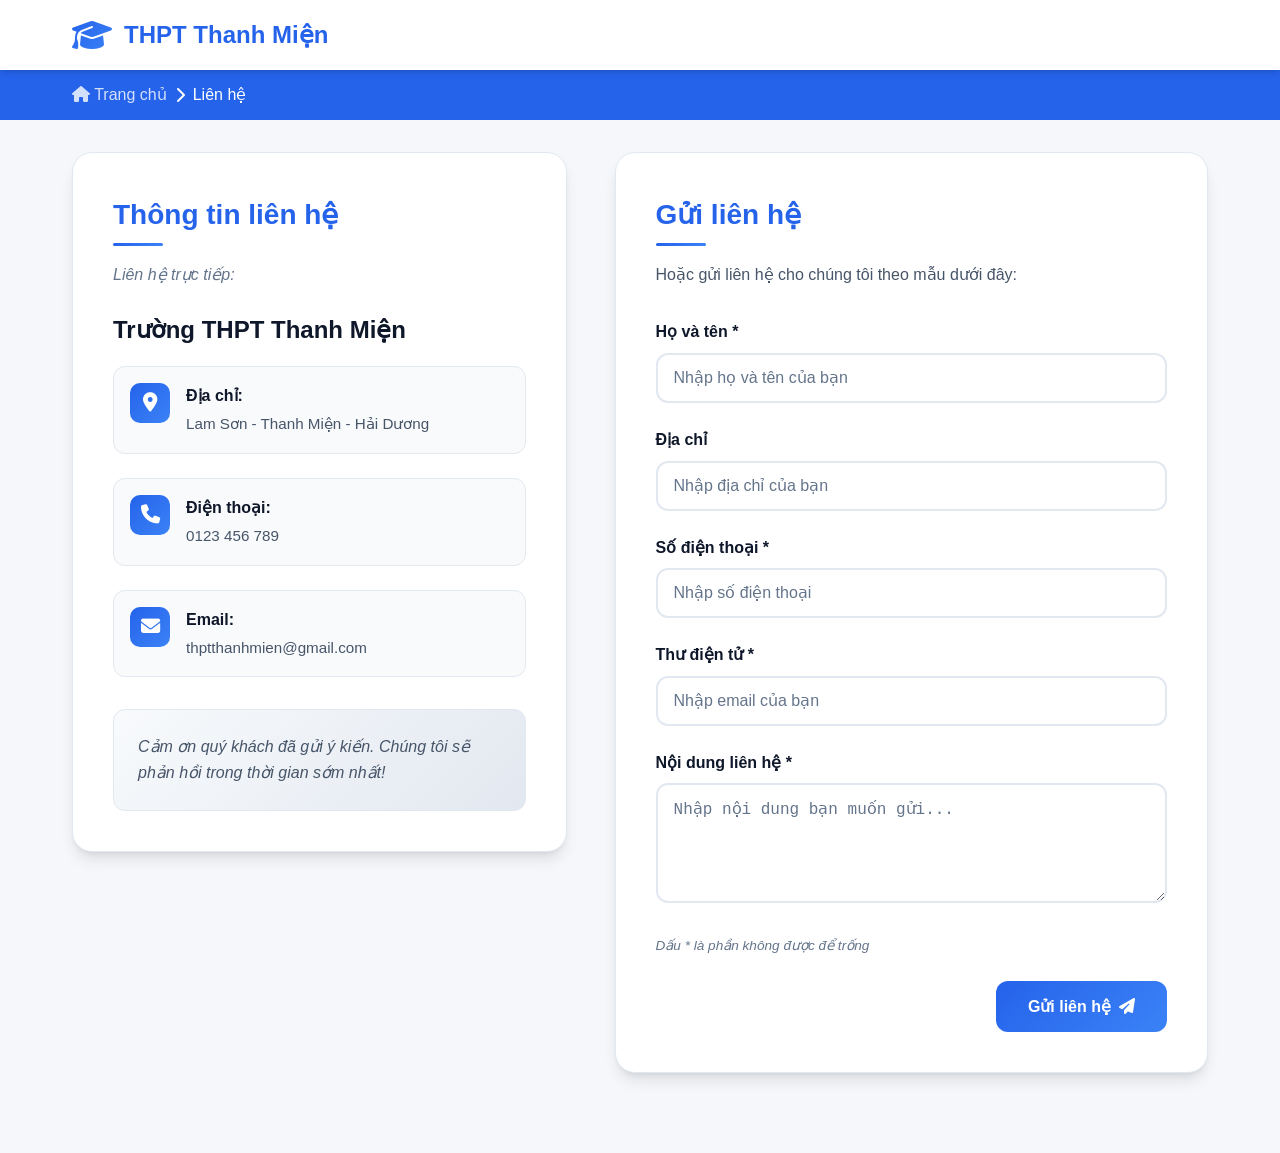
==== contact.html @ 090980ad "added ui/ux" ====
<!DOCTYPE html>
<html lang="vi">
<head>
    <meta charset="UTF-8">
    <meta name="viewport" content="width=device-width, initial-scale=1.0">
    <title>Liên hệ - THPT Thanh Miện</title>
    <link href="https://cdnjs.cloudflare.com/ajax/libs/font-awesome/6.4.0/css/all.min.css" 
    <link href="https://fonts.googleapis.com/css2?family=Inter:wght@300;400;500;600;700;800&display=swap" rel="stylesheet">
    <style>
        :root {
            --primary-color: #2563eb;
            --secondary-color: #1e40af;
            --accent-color: #3b82f6;
            --success-color: #10b981;
            --warning-color: #f59e0b;
            --danger-color: #ef4444;
            --dark-color: #0f172a;
            --light-color: #f8fafc;
            --gray-50: #f9fafb;
            --gray-100: #f3f4f6;
            --gray-200: #e5e7eb;
            --gray-300: #d1d5db;
            --gray-400: #9ca3af;
            --gray-500: #6b7280;
            --gray-600: #4b5563;
            --gray-700: #374151;
            --gray-800: #1f2937;
            --gray-900: #111827;
            --text-primary: #0f172a;
            --text-secondary: #475569;
            --text-muted: #64748b;
            --border-color: #e2e8f0;
            --shadow-sm: 0 1px 2px 0 rgb(0 0 0 / 0.05);
            --shadow: 0 1px 3px 0 rgb(0 0 0 / 0.1), 0 1px 2px -1px rgb(0 0 0 / 0.1);
            --shadow-md: 0 4px 6px -1px rgb(0 0 0 / 0.1), 0 2px 4px -2px rgb(0 0 0 / 0.1);
            --shadow-lg: 0 10px 15px -3px rgb(0 0 0 / 0.1), 0 4px 6px -4px rgb(0 0 0 / 0.1);
            --shadow-xl: 0 20px 25px -5px rgb(0 0 0 / 0.1), 0 8px 10px -6px rgb(0 0 0 / 0.1);
            --gradient-primary: linear-gradient(135deg, #667eea 0%, #764ba2 100%);
            --gradient-accent: linear-gradient(135deg, #2563eb 0%, #3b82f6 100%);
            --gradient-surface: linear-gradient(135deg, #f8fafc 0%, #e2e8f0 100%);
        }

        * {
            margin: 0;
            padding: 0;
            box-sizing: border-box;
        }

        body {
            font-family: 'Inter', -apple-system, BlinkMacSystemFont, 'Segoe UI', Roboto, sans-serif;
            line-height: 1.6;
            color: var(--text-primary);
            background-color: #f5f7fa;
            min-height: 100vh;
        }

        .navbar {
            background: white;
            box-shadow: var(--shadow-md);
            padding: 1rem 0;
            position: sticky;
            top: 0;
            z-index: 1000;
        }

        .nav-container {
            max-width: 1200px;
            margin: 0 auto;
            display: flex;
            justify-content: space-between;
            align-items: center;
            padding: 0 2rem;
        }

        .logo {
            font-size: 1.5rem;
            font-weight: 700;
            color: var(--primary-color);
            display: flex;
            align-items: center;
            gap: 12px;
            text-decoration: none;
        }

        .logo i {
            font-size: 2rem;
            background: var(--gradient-accent);
            -webkit-background-clip: text;
            -webkit-text-fill-color: transparent;
            background-clip: text;
        }

        .breadcrumb {
            background: var(--primary-color);
            color: white;
            padding: 0.75rem 0;
        }

        .breadcrumb-container {
            max-width: 1200px;
            margin: 0 auto;
            padding: 0 2rem;
            display: flex;
            align-items: center;
            gap: 0.5rem;
        }

        .breadcrumb a {
            color: rgba(255, 255, 255, 0.8);
            text-decoration: none;
            transition: color 0.3s ease;
        }

        .breadcrumb a:hover {
            color: white;
        }

        .breadcrumb .current {
            color: white;
            font-weight: 500;
        }

        .container {
            max-width: 1200px;
            margin: 0 auto;
            padding: 2rem;
        }

        .main-content {
            display: grid;
            grid-template-columns: 1fr 1.2fr;
            gap: 3rem;
            margin-bottom: 3rem;
        }

        .info-section {
            background: white;
            border-radius: 20px;
            padding: 2.5rem;
            box-shadow: var(--shadow-lg);
            border: 1px solid var(--border-color);
            height: fit-content;
        }

        .contact-form-section {
            background: white;
            border-radius: 20px;
            padding: 2.5rem;
            box-shadow: var(--shadow-lg);
            border: 1px solid var(--border-color);
        }

        .section-title {
            font-size: 1.75rem;
            font-weight: 700;
            color: var(--primary-color);
            margin-bottom: 1.5rem;
            position: relative;
        }

        .section-title::after {
            content: '';
            position: absolute;
            width: 50px;
            height: 3px;
            background: var(--gradient-accent);
            bottom: -8px;
            left: 0;
            border-radius: 2px;
        }

        .school-info {
            margin-bottom: 2rem;
        }

        .school-name {
            font-size: 1.5rem;
            font-weight: 700;
            color: var(--text-primary);
            margin-bottom: 1rem;
        }

        .info-item {
            display: flex;
            align-items: flex-start;
            gap: 1rem;
            margin-bottom: 1.5rem;
            padding: 1rem;
            background: var(--gray-50);
            border-radius: 12px;
            border: 1px solid var(--border-color);
            transition: all 0.3s ease;
        }

        .info-item:hover {
            background: white;
            box-shadow: var(--shadow-md);
            transform: translateY(-2px);
        }

        .info-icon {
            width: 40px;
            height: 40px;
            border-radius: 10px;
            background: var(--gradient-accent);
            display: flex;
            align-items: center;
            justify-content: center;
            color: white;
            font-size: 1.2rem;
            flex-shrink: 0;
        }

        .info-content {
            flex: 1;
        }

        .info-label {
            font-weight: 600;
            color: var(--text-primary);
            margin-bottom: 0.25rem;
        }

        .info-value {
            color: var(--text-secondary);
            font-size: 0.95rem;
        }

        .thank-you-message {
            background: var(--gradient-surface);
            padding: 1.5rem;
            border-radius: 12px;
            border: 1px solid var(--border-color);
            font-style: italic;
            color: var(--text-secondary);
            margin-top: 2rem;
        }

        .form-group {
            margin-bottom: 1.5rem;
        }

        .form-label {
            display: block;
            margin-bottom: 0.5rem;
            font-weight: 600;
            color: var(--text-primary);
        }

        .form-control {
            width: 100%;
            padding: 0.875rem 1rem;
            border: 2px solid var(--border-color);
            border-radius: 12px;
            font-size: 1rem;
            transition: all 0.3s ease;
            background: white;
        }

        .form-control:focus {
            outline: none;
            border-color: var(--primary-color);
            box-shadow: 0 0 0 3px rgba(37, 99, 235, 0.1);
        }

        .form-control::placeholder {
            color: var(--text-muted);
        }

        textarea.form-control {
            min-height: 120px;
            resize: vertical;
        }

        .required-note {
            font-size: 0.85rem;
            color: var(--text-muted);
            margin-bottom: 1.5rem;
            font-style: italic;
        }

        .submit-btn {
            background: var(--gradient-accent);
            color: white;
            border: none;
            padding: 1rem 2rem;
            border-radius: 12px;
            font-size: 1rem;
            font-weight: 600;
            cursor: pointer;
            transition: all 0.3s ease;
            display: flex;
            align-items: center;
            gap: 0.5rem;
            margin-left: auto;
        }

        .submit-btn:hover {
            transform: translateY(-2px);
            box-shadow: var(--shadow-xl);
        }

        .submit-btn:active {
            transform: translateY(0);
        }

        @media (max-width: 768px) {
            .container {
                padding: 1rem;
            }

            .main-content {
                grid-template-columns: 1fr;
                gap: 2rem;
            }

            .info-section, .contact-form-section {
                padding: 2rem 1.5rem;
            }

            .breadcrumb-container {
                padding: 0 1rem;
            }
        }

        .fade-in {
            opacity: 0;
            transform: translateY(30px);
            transition: all 0.8s cubic-bezier(0.4, 0, 0.2, 1);
        }

        .fade-in.visible {
            opacity: 1;
            transform: translateY(0);
        }

        .success-message {
            background: var(--success-color);
            color: white;
            padding: 1rem;
            border-radius: 12px;
            margin-bottom: 1.5rem;
            display: none;
        }

        .success-message.show {
            display: block;
            animation: slideIn 0.5s ease;
        }

        @keyframes slideIn {
            from {
                opacity: 0;
                transform: translateY(-20px);
            }
            to {
                opacity: 1;
                transform: translateY(0);
            }
        }
    </style>
</head>
<body>
    <nav class="navbar">
        <div class="nav-container">
            <a href="#" class="logo">
                <i class="fas fa-graduation-cap"></i>
                THPT Thanh Miện
            </a>
        </div>
    </nav>

    <div class="breadcrumb">
        <div class="breadcrumb-container">
            <a href="index.html" onclick="window.close()"><i class="fas fa-home"></i> Trang chủ</a>
            <i class="fas fa-chevron-right"></i>
            <span class="current">Liên hệ</span>
        </div>
    </div>

    <div class="container">
        <div class="main-content">
            <div class="info-section fade-in">
                <h2 class="section-title">Thông tin liên hệ</h2>
                <div class="school-info">
                    <p style="font-style: italic; color: var(--text-muted); margin-bottom: 1.5rem;">Liên hệ trực tiếp:</p>
                    <h3 class="school-name">Trường THPT Thanh Miện</h3>
                    
                    <div class="info-item">
                        <div class="info-icon">
                            <i class="fas fa-map-marker-alt"></i>
                        </div>
                        <div class="info-content">
                            <div class="info-label">Địa chỉ:</div>
                            <div class="info-value">Lam Sơn - Thanh Miện - Hải Dương</div>
                        </div>
                    </div>

                    <div class="info-item">
                        <div class="info-icon">
                            <i class="fas fa-phone"></i>
                        </div>
                        <div class="info-content">
                            <div class="info-label">Điện thoại:</div>
                            <div class="info-value">0123 456 789</div>
                        </div>
                    </div>

                    <div class="info-item">
                        <div class="info-icon">
                            <i class="fas fa-envelope"></i>
                        </div>
                        <div class="info-content">
                            <div class="info-label">Email:</div>
                            <div class="info-value">thptthanhmien@gmail.com</div>
                        </div>
                    </div>
                </div>

                <div class="thank-you-message">
                    Cảm ơn quý khách đã gửi ý kiến. Chúng tôi sẽ phản hồi trong thời gian sớm nhất!
                </div>
            </div>

            <div class="contact-form-section fade-in">
                <h2 class="section-title">Gửi liên hệ</h2>
                <p style="color: var(--text-secondary); margin-bottom: 2rem;">
                    Hoặc gửi liên hệ cho chúng tôi theo mẫu dưới đây:
                </p>

                <div class="success-message" id="successMessage">
                    <i class="fas fa-check-circle"></i>
                    Cảm ơn bạn đã gửi liên hệ! Chúng tôi sẽ phản hồi sớm nhất có thể.
                </div>

                <form id="contactForm">
                    <div class="form-group">
                        <label for="name" class="form-label">Họ và tên *</label>
                        <input type="text" id="name" name="name" class="form-control" placeholder="Nhập họ và tên của bạn" required>
                    </div>

                    <div class="form-group">
                        <label for="address" class="form-label">Địa chỉ</label>
                        <input type="text" id="address" name="address" class="form-control" placeholder="Nhập địa chỉ của bạn">
                    </div>

                    <div class="form-group">
                        <label for="phone" class="form-label">Số điện thoại *</label>
                        <input type="tel" id="phone" name="phone" class="form-control" placeholder="Nhập số điện thoại" required>
                    </div>

                    <div class="form-group">
                        <label for="email" class="form-label">Thư điện tử *</label>
                        <input type="email" id="email" name="email" class="form-control" placeholder="Nhập email của bạn" required>
                    </div>

                    <div class="form-group">
                        <label for="message" class="form-label">Nội dung liên hệ *</label>
                        <textarea id="message" name="message" class="form-control" placeholder="Nhập nội dung bạn muốn gửi..." required></textarea>
                    </div>

                    <div class="required-note">
                        Dấu * là phần không được để trống
                    </div>

                    <button type="submit" class="submit-btn">
                        <span>Gửi liên hệ</span>
                        <i class="fas fa-paper-plane"></i>
                    </button>
                </form>
            </div>
        </div>
    </div>

    <script>
        // Animation on scroll
        const observer = new IntersectionObserver((entries) => {
            entries.forEach(entry => {
                if (entry.isIntersecting) {
                    entry.target.classList.add('visible');
                }
            });
        }, { threshold: 0.1 });

        document.querySelectorAll('.fade-in').forEach((el) => {
            observer.observe(el);
        });

        // Form submission
        document.getElementById('contactForm').addEventListener('submit', function(e) {
            e.preventDefault();
            
            const successMessage = document.getElementById('successMessage');
            const form = this;
            
            // Show success message
            successMessage.classList.add('show');
            
            // Reset form
            form.reset();
            
            // Hide success message after 5 seconds
            setTimeout(() => {
                successMessage.classList.remove('show');
            }, 5000);
        });

        // Phone number validation
        document.getElementById('phone').addEventListener('input', function(e) {
            let value = e.target.value;
            value = value.replace(/\D/g, '');
            e.target.value = value;
        });
    </script>
</body>
</html>
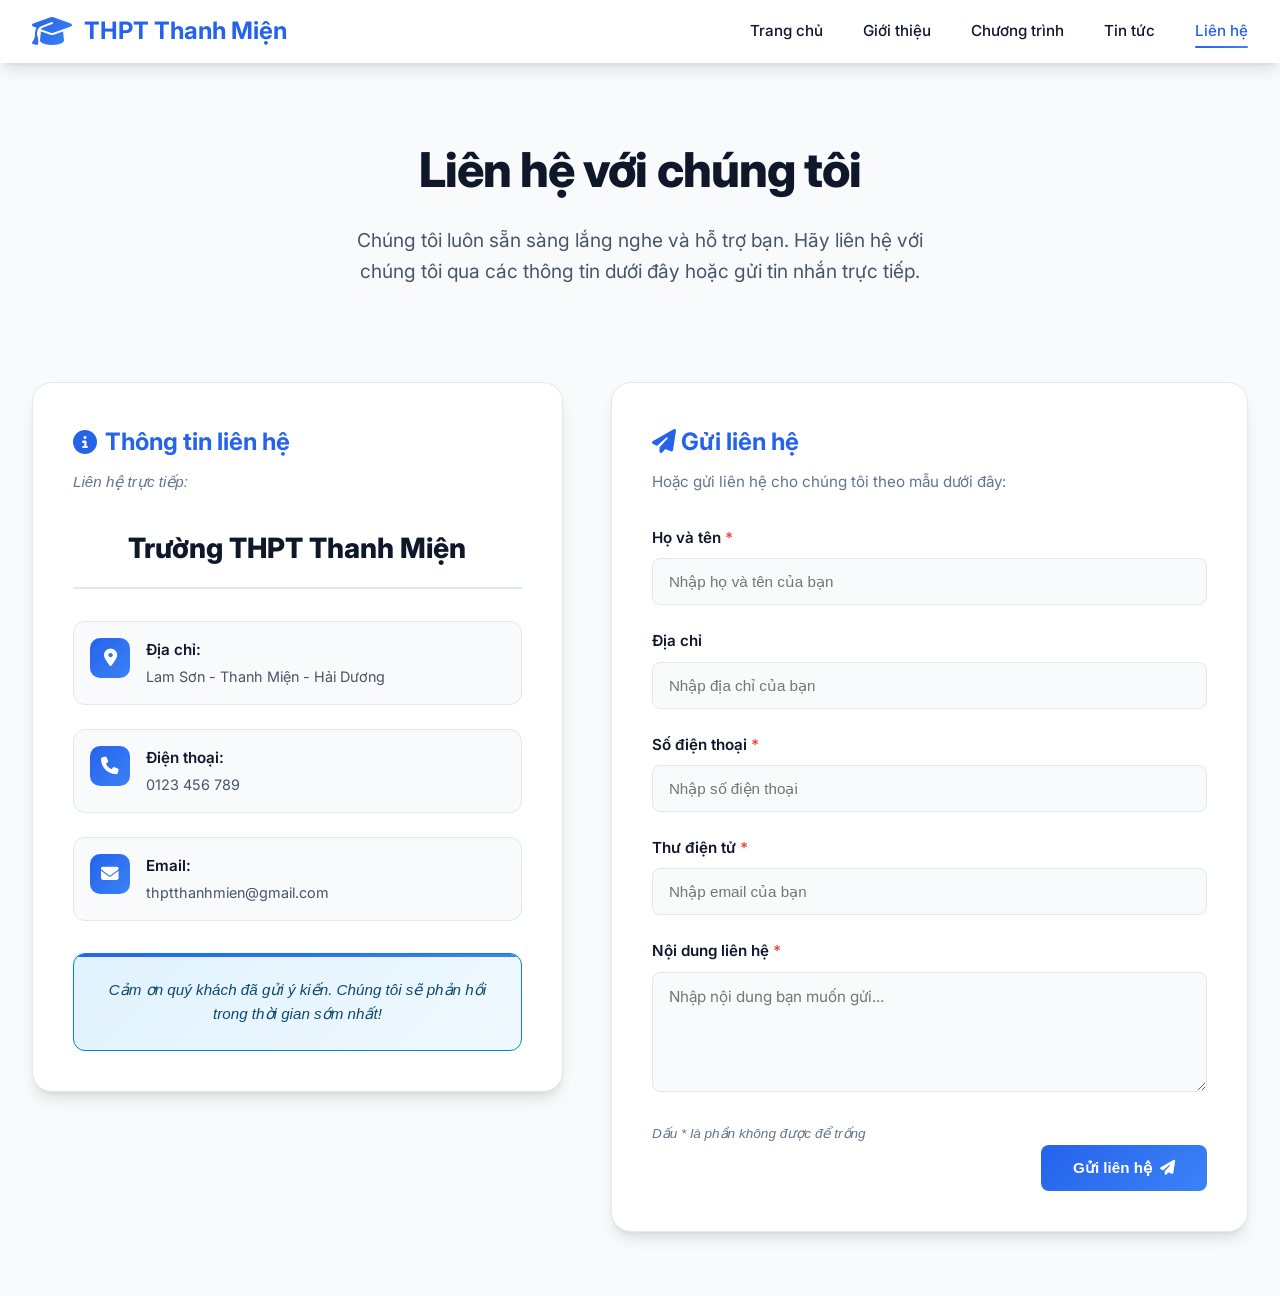
==== commit 4a323851: "ui/ux updated ae minh cu the thoi hehehe" ====
--- a/contact.html
+++ b/contact.html
@@ -4,7 +4,7 @@
     <meta charset="UTF-8">
     <meta name="viewport" content="width=device-width, initial-scale=1.0">
     <title>Liên hệ - THPT Thanh Miện</title>
-    <link href="https://cdnjs.cloudflare.com/ajax/libs/font-awesome/6.4.0/css/all.min.css" 
+    <link href="https://cdnjs.cloudflare.com/ajax/libs/font-awesome/6.4.0/css/all.min.css" rel="stylesheet">
     <link href="https://fonts.googleapis.com/css2?family=Inter:wght@300;400;500;600;700;800&display=swap" rel="stylesheet">
     <style>
         :root {
@@ -50,21 +50,25 @@
             font-family: 'Inter', -apple-system, BlinkMacSystemFont, 'Segoe UI', Roboto, sans-serif;
             line-height: 1.6;
             color: var(--text-primary);
-            background-color: #f5f7fa;
-            min-height: 100vh;
+            background-color: var(--gray-50);
+            scroll-behavior: smooth;
         }
 
         .navbar {
-            background: white;
-            box-shadow: var(--shadow-md);
-            padding: 1rem 0;
-            position: sticky;
+            position: fixed;
             top: 0;
+            width: 100%;
+            background: rgba(255, 255, 255, 0.95);
+            backdrop-filter: blur(20px);
+            -webkit-backdrop-filter: blur(20px);
             z-index: 1000;
+            padding: 0.75rem 0;
+            box-shadow: var(--shadow-lg);
+            border-bottom: 1px solid rgba(255, 255, 255, 0.2);
         }
 
         .nav-container {
-            max-width: 1200px;
+            max-width: 1280px;
             margin: 0 auto;
             display: flex;
             justify-content: space-between;
@@ -80,6 +84,7 @@
             align-items: center;
             gap: 12px;
             text-decoration: none;
+            transition: all 0.3s ease;
         }
 
         .logo i {
@@ -90,50 +95,103 @@
             background-clip: text;
         }
 
-        .breadcrumb {
-            background: var(--primary-color);
-            color: white;
-            padding: 0.75rem 0;
-        }
-
-        .breadcrumb-container {
-            max-width: 1200px;
+        .logo:hover {
+            transform: scale(1.05);
+        }
+
+        .nav-menu {
+            display: flex;
+            list-style: none;
+            gap: 2.5rem;
+            align-items: center;
+        }
+
+        .nav-link {
+            text-decoration: none;
+            color: var(--text-primary);
+            font-weight: 500;
+            font-size: 0.95rem;
+            position: relative;
+            padding: 0.5rem 0;
+            transition: all 0.3s cubic-bezier(0.4, 0, 0.2, 1);
+        }
+
+        .nav-link:hover, .nav-link.active {
+            color: var(--primary-color);
+        }
+
+        .nav-link::before {
+            content: '';
+            position: absolute;
+            width: 0;
+            height: 2px;
+            bottom: 0;
+            left: 50%;
+            background: var(--gradient-accent);
+            transition: all 0.3s cubic-bezier(0.4, 0, 0.2, 1);
+            border-radius: 1px;
+        }
+
+        .nav-link:hover::before, .nav-link.active::before {
+            width: 100%;
+            left: 0;
+        }
+
+        .mobile-menu-btn {
+            display: none;
+            background: none;
+            border: none;
+            font-size: 1.5rem;
+            color: var(--text-primary);
+            cursor: pointer;
+            padding: 0.5rem;
+            border-radius: 8px;
+            transition: background-color 0.3s ease;
+        }
+
+        .mobile-menu-btn:hover {
+            background-color: var(--gray-100);
+        }
+
+        .main-content {
+            padding-top: 100px;
+            min-height: 100vh;
+            max-width: 1280px;
             margin: 0 auto;
-            padding: 0 2rem;
-            display: flex;
-            align-items: center;
-            gap: 0.5rem;
-        }
-
-        .breadcrumb a {
-            color: rgba(255, 255, 255, 0.8);
-            text-decoration: none;
-            transition: color 0.3s ease;
-        }
-
-        .breadcrumb a:hover {
-            color: white;
-        }
-
-        .breadcrumb .current {
-            color: white;
-            font-weight: 500;
-        }
-
-        .container {
-            max-width: 1200px;
+            padding-left: 2rem;
+            padding-right: 2rem;
+            padding-bottom: 4rem;
+        }
+
+        .page-header {
+            text-align: center;
+            margin-bottom: 4rem;
+            padding: 2rem 0;
+        }
+
+        .page-title {
+            font-size: clamp(2rem, 4vw, 3rem);
+            font-weight: 800;
+            color: var(--text-primary);
+            margin-bottom: 1rem;
+            letter-spacing: -0.02em;
+        }
+
+        .page-subtitle {
+            font-size: 1.2rem;
+            color: var(--text-secondary);
+            max-width: 600px;
             margin: 0 auto;
-            padding: 2rem;
-        }
-
-        .main-content {
+        }
+
+        .contact-container {
             display: grid;
             grid-template-columns: 1fr 1.2fr;
             gap: 3rem;
-            margin-bottom: 3rem;
-        }
-
-        .info-section {
+            align-items: flex-start;
+        }
+
+        .contact-info {
             background: white;
             border-radius: 20px;
             padding: 2.5rem;
@@ -142,45 +200,34 @@
             height: fit-content;
         }
 
-        .contact-form-section {
-            background: white;
-            border-radius: 20px;
-            padding: 2.5rem;
-            box-shadow: var(--shadow-lg);
-            border: 1px solid var(--border-color);
-        }
-
-        .section-title {
-            font-size: 1.75rem;
+        .contact-info h3 {
+            font-size: 1.5rem;
             font-weight: 700;
             color: var(--primary-color);
-            margin-bottom: 1.5rem;
-            position: relative;
-        }
-
-        .section-title::after {
-            content: '';
-            position: absolute;
-            width: 50px;
-            height: 3px;
-            background: var(--gradient-accent);
-            bottom: -8px;
-            left: 0;
-            border-radius: 2px;
-        }
-
-        .school-info {
+            margin-bottom: 0.5rem;
+            display: flex;
+            align-items: center;
+            gap: 0.5rem;
+        }
+
+        .contact-info .subtitle {
+            color: var(--text-muted);
+            font-size: 0.95rem;
             margin-bottom: 2rem;
+            font-style: italic;
         }
 
         .school-name {
-            font-size: 1.5rem;
-            font-weight: 700;
+            font-size: 1.75rem;
+            font-weight: 800;
             color: var(--text-primary);
-            margin-bottom: 1rem;
-        }
-
-        .info-item {
+            margin-bottom: 2rem;
+            text-align: center;
+            padding-bottom: 1rem;
+            border-bottom: 2px solid var(--border-color);
+        }
+
+        .contact-item {
             display: flex;
             align-items: flex-start;
             gap: 1rem;
@@ -192,48 +239,89 @@
             transition: all 0.3s ease;
         }
 
-        .info-item:hover {
+        .contact-item:hover {
             background: white;
             box-shadow: var(--shadow-md);
             transform: translateY(-2px);
         }
 
-        .info-icon {
+        .contact-icon {
             width: 40px;
             height: 40px;
+            background: var(--gradient-accent);
             border-radius: 10px;
-            background: var(--gradient-accent);
             display: flex;
             align-items: center;
             justify-content: center;
             color: white;
-            font-size: 1.2rem;
+            font-size: 1.1rem;
             flex-shrink: 0;
         }
 
-        .info-content {
+        .contact-details {
             flex: 1;
         }
 
-        .info-label {
+        .contact-label {
             font-weight: 600;
             color: var(--text-primary);
             margin-bottom: 0.25rem;
-        }
-
-        .info-value {
+            font-size: 0.95rem;
+        }
+
+        .contact-value {
             color: var(--text-secondary);
-            font-size: 0.95rem;
-        }
-
-        .thank-you-message {
-            background: var(--gradient-surface);
+            font-size: 0.9rem;
+            line-height: 1.5;
+        }
+
+        .notice-box {
+            background: linear-gradient(135deg, #e0f2fe 0%, #f0f9ff 100%);
+            border: 1px solid #0284c7;
+            border-radius: 12px;
             padding: 1.5rem;
-            border-radius: 12px;
+            margin-top: 2rem;
+            position: relative;
+            overflow: hidden;
+        }
+
+        .notice-box::before {
+            content: '';
+            position: absolute;
+            top: 0;
+            left: 0;
+            right: 0;
+            height: 3px;
+            background: var(--gradient-accent);
+        }
+
+        .notice-box p {
+            color: #0c4a6e;
+            font-style: italic;
+            margin: 0;
+            text-align: center;
+            font-size: 0.95rem;
+        }
+
+        .contact-form {
+            background: white;
+            border-radius: 20px;
+            padding: 2.5rem;
+            box-shadow: var(--shadow-lg);
             border: 1px solid var(--border-color);
-            font-style: italic;
-            color: var(--text-secondary);
-            margin-top: 2rem;
+        }
+
+        .form-title {
+            font-size: 1.5rem;
+            font-weight: 700;
+            color: var(--primary-color);
+            margin-bottom: 0.5rem;
+        }
+
+        .form-subtitle {
+            color: var(--text-muted);
+            font-size: 0.95rem;
+            margin-bottom: 2rem;
         }
 
         .form-group {
@@ -242,40 +330,43 @@
 
         .form-label {
             display: block;
-            margin-bottom: 0.5rem;
             font-weight: 600;
             color: var(--text-primary);
-        }
-
-        .form-control {
+            margin-bottom: 0.5rem;
+            font-size: 0.95rem;
+        }
+
+        .required {
+            color: var(--danger-color);
+        }
+
+        .form-input, .form-textarea {
             width: 100%;
             padding: 0.875rem 1rem;
-            border: 2px solid var(--border-color);
-            border-radius: 12px;
-            font-size: 1rem;
+            border: 1px solid var(--border-color);
+            border-radius: 8px;
+            font-size: 0.95rem;
             transition: all 0.3s ease;
-            background: white;
-        }
-
-        .form-control:focus {
+            background: var(--gray-50);
+        }
+
+        .form-input:focus, .form-textarea:focus {
             outline: none;
             border-color: var(--primary-color);
             box-shadow: 0 0 0 3px rgba(37, 99, 235, 0.1);
-        }
-
-        .form-control::placeholder {
-            color: var(--text-muted);
-        }
-
-        textarea.form-control {
+            background: white;
+        }
+
+        .form-textarea {
+            resize: vertical;
             min-height: 120px;
-            resize: vertical;
-        }
-
-        .required-note {
+            font-family: inherit;
+        }
+
+        .form-note {
             font-size: 0.85rem;
             color: var(--text-muted);
-            margin-bottom: 1.5rem;
+            margin-top: 0.5rem;
             font-style: italic;
         }
 
@@ -283,9 +374,9 @@
             background: var(--gradient-accent);
             color: white;
             border: none;
-            padding: 1rem 2rem;
-            border-radius: 12px;
-            font-size: 1rem;
+            padding: 0.875rem 2rem;
+            border-radius: 8px;
+            font-size: 0.95rem;
             font-weight: 600;
             cursor: pointer;
             transition: all 0.3s ease;
@@ -297,7 +388,7 @@
 
         .submit-btn:hover {
             transform: translateY(-2px);
-            box-shadow: var(--shadow-xl);
+            box-shadow: var(--shadow-lg);
         }
 
         .submit-btn:active {
@@ -305,27 +396,56 @@
         }
 
         @media (max-width: 768px) {
-            .container {
-                padding: 1rem;
+            .mobile-menu-btn {
+                display: block;
+            }
+
+            .nav-menu {
+                display: none;
+                position: absolute;
+                top: 100%;
+                left: 0;
+                width: 100%;
+                background: white;
+                flex-direction: column;
+                padding: 2rem;
+                box-shadow: var(--shadow-xl);
+                border-radius: 0 0 20px 20px;
+                gap: 1rem;
+            }
+
+            .nav-menu.active {
+                display: flex;
             }
 
             .main-content {
+                padding-left: 1rem;
+                padding-right: 1rem;
+            }
+
+            .contact-container {
                 grid-template-columns: 1fr;
                 gap: 2rem;
             }
 
-            .info-section, .contact-form-section {
+            .contact-info, .contact-form {
                 padding: 2rem 1.5rem;
             }
 
-            .breadcrumb-container {
-                padding: 0 1rem;
+            .contact-item {
+                flex-direction: column;
+                text-align: center;
+                gap: 0.75rem;
+            }
+
+            .contact-icon {
+                align-self: center;
             }
         }
 
         .fade-in {
             opacity: 0;
-            transform: translateY(30px);
+            transform: translateY(40px);
             transition: all 0.8s cubic-bezier(0.4, 0, 0.2, 1);
         }
 
@@ -333,133 +453,114 @@
             opacity: 1;
             transform: translateY(0);
         }
-
-        .success-message {
-            background: var(--success-color);
-            color: white;
-            padding: 1rem;
-            border-radius: 12px;
-            margin-bottom: 1.5rem;
-            display: none;
-        }
-
-        .success-message.show {
-            display: block;
-            animation: slideIn 0.5s ease;
-        }
-
-        @keyframes slideIn {
-            from {
-                opacity: 0;
-                transform: translateY(-20px);
-            }
-            to {
-                opacity: 1;
-                transform: translateY(0);
-            }
-        }
     </style>
+    <link rel="icon" type="image" href="img/logo.png">
 </head>
 <body>
-    <nav class="navbar">
+        <nav class="navbar" id="navbar">
         <div class="nav-container">
-            <a href="#" class="logo">
+            <a href="index.html" class="logo">
                 <i class="fas fa-graduation-cap"></i>
                 THPT Thanh Miện
             </a>
+            <ul class="nav-menu" id="nav-menu">
+                <li><a href="index.html" class="nav-link">Trang chủ</a></li>
+                <li><a href="index.html#about" class="nav-link">Giới thiệu</a></li>
+                <li><a href="index.html#programs" class="nav-link">Chương trình</a></li>
+                <li><a href="news.html" class="nav-link">Tin tức</a></li>
+                <li><a href="contact.html" class="nav-link active">Liên hệ</a></li>
+            </ul>
+            <button class="mobile-menu-btn" id="mobile-menu-btn">
+                <i class="fas fa-bars"></i>
+            </button>
         </div>
     </nav>
 
-    <div class="breadcrumb">
-        <div class="breadcrumb-container">
-            <a href="index.html" onclick="window.close()"><i class="fas fa-home"></i> Trang chủ</a>
-            <i class="fas fa-chevron-right"></i>
-            <span class="current">Liên hệ</span>
+    <main class="main-content">
+        <div class="page-header fade-in">
+            <h1 class="page-title">Liên hệ với chúng tôi</h1>
+            <p class="page-subtitle">Chúng tôi luôn sẵn sàng lắng nghe và hỗ trợ bạn. Hãy liên hệ với chúng tôi qua các thông tin dưới đây hoặc gửi tin nhắn trực tiếp.</p>
         </div>
-    </div>
-
-    <div class="container">
-        <div class="main-content">
-            <div class="info-section fade-in">
-                <h2 class="section-title">Thông tin liên hệ</h2>
-                <div class="school-info">
-                    <p style="font-style: italic; color: var(--text-muted); margin-bottom: 1.5rem;">Liên hệ trực tiếp:</p>
-                    <h3 class="school-name">Trường THPT Thanh Miện</h3>
-                    
-                    <div class="info-item">
-                        <div class="info-icon">
-                            <i class="fas fa-map-marker-alt"></i>
-                        </div>
-                        <div class="info-content">
-                            <div class="info-label">Địa chỉ:</div>
-                            <div class="info-value">Lam Sơn - Thanh Miện - Hải Dương</div>
-                        </div>
-                    </div>
-
-                    <div class="info-item">
-                        <div class="info-icon">
-                            <i class="fas fa-phone"></i>
-                        </div>
-                        <div class="info-content">
-                            <div class="info-label">Điện thoại:</div>
-                            <div class="info-value">0123 456 789</div>
-                        </div>
-                    </div>
-
-                    <div class="info-item">
-                        <div class="info-icon">
-                            <i class="fas fa-envelope"></i>
-                        </div>
-                        <div class="info-content">
-                            <div class="info-label">Email:</div>
-                            <div class="info-value">thptthanhmien@gmail.com</div>
-                        </div>
+
+        <div class="contact-container fade-in">
+            <div class="contact-info">
+                <h3>
+                    <i class="fas fa-info-circle"></i>
+                    Thông tin liên hệ
+                </h3>
+                <p class="subtitle">Liên hệ trực tiếp:</p>
+                
+                <div class="school-name">Trường THPT Thanh Miện</div>
+
+                <div class="contact-item">
+                    <div class="contact-icon">
+                        <i class="fas fa-map-marker-alt"></i>
+                    </div>
+                    <div class="contact-details">
+                        <div class="contact-label">Địa chỉ:</div>
+                        <div class="contact-value">Lam Sơn - Thanh Miện - Hải Dương</div>
                     </div>
                 </div>
 
-                <div class="thank-you-message">
-                    Cảm ơn quý khách đã gửi ý kiến. Chúng tôi sẽ phản hồi trong thời gian sớm nhất!
+                <div class="contact-item">
+                    <div class="contact-icon">
+                        <i class="fas fa-phone"></i>
+                    </div>
+                    <div class="contact-details">
+                        <div class="contact-label">Điện thoại:</div>
+                        <div class="contact-value">0123 456 789</div>
+                    </div>
+                </div>
+
+                <div class="contact-item">
+                    <div class="contact-icon">
+                        <i class="fas fa-envelope"></i>
+                    </div>
+                    <div class="contact-details">
+                        <div class="contact-label">Email:</div>
+                        <div class="contact-value">thptthanhmien@gmail.com</div>
+                    </div>
+                </div>
+
+                <div class="notice-box">
+                    <p>Cảm ơn quý khách đã gửi ý kiến. Chúng tôi sẽ phản hồi trong thời gian sớm nhất!</p>
                 </div>
             </div>
 
-            <div class="contact-form-section fade-in">
-                <h2 class="section-title">Gửi liên hệ</h2>
-                <p style="color: var(--text-secondary); margin-bottom: 2rem;">
-                    Hoặc gửi liên hệ cho chúng tôi theo mẫu dưới đây:
-                </p>
-
-                <div class="success-message" id="successMessage">
-                    <i class="fas fa-check-circle"></i>
-                    Cảm ơn bạn đã gửi liên hệ! Chúng tôi sẽ phản hồi sớm nhất có thể.
-                </div>
+            <div class="contact-form">
+                <h3 class="form-title">
+                    <i class="fas fa-paper-plane"></i>
+                    Gửi liên hệ
+                </h3>
+                <p class="form-subtitle">Hoặc gửi liên hệ cho chúng tôi theo mẫu dưới đây:</p>
 
                 <form id="contactForm">
                     <div class="form-group">
-                        <label for="name" class="form-label">Họ và tên *</label>
-                        <input type="text" id="name" name="name" class="form-control" placeholder="Nhập họ và tên của bạn" required>
+                        <label for="fullName" class="form-label">Họ và tên <span class="required">*</span></label>
+                        <input type="text" id="fullName" name="fullName" class="form-input" placeholder="Nhập họ và tên của bạn" required>
                     </div>
 
                     <div class="form-group">
                         <label for="address" class="form-label">Địa chỉ</label>
-                        <input type="text" id="address" name="address" class="form-control" placeholder="Nhập địa chỉ của bạn">
+                        <input type="text" id="address" name="address" class="form-input" placeholder="Nhập địa chỉ của bạn">
                     </div>
 
                     <div class="form-group">
-                        <label for="phone" class="form-label">Số điện thoại *</label>
-                        <input type="tel" id="phone" name="phone" class="form-control" placeholder="Nhập số điện thoại" required>
+                        <label for="phone" class="form-label">Số điện thoại <span class="required">*</span></label>
+                        <input type="tel" id="phone" name="phone" class="form-input" placeholder="Nhập số điện thoại" required>
                     </div>
 
                     <div class="form-group">
-                        <label for="email" class="form-label">Thư điện tử *</label>
-                        <input type="email" id="email" name="email" class="form-control" placeholder="Nhập email của bạn" required>
+                        <label for="email" class="form-label">Thư điện tử <span class="required">*</span></label>
+                        <input type="email" id="email" name="email" class="form-input" placeholder="Nhập email của bạn" required>
                     </div>
 
                     <div class="form-group">
-                        <label for="message" class="form-label">Nội dung liên hệ *</label>
-                        <textarea id="message" name="message" class="form-control" placeholder="Nhập nội dung bạn muốn gửi..." required></textarea>
-                    </div>
-
-                    <div class="required-note">
+                        <label for="message" class="form-label">Nội dung liên hệ <span class="required">*</span></label>
+                        <textarea id="message" name="message" class="form-textarea" placeholder="Nhập nội dung bạn muốn gửi..." required></textarea>
+                    </div>
+
+                    <div class="form-note">
                         Dấu * là phần không được để trống
                     </div>
 
@@ -470,46 +571,65 @@
                 </form>
             </div>
         </div>
-    </div>
+    </main>
 
     <script>
-        // Animation on scroll
+        const mobileMenuBtn = document.getElementById('mobile-menu-btn');
+        const navMenu = document.getElementById('nav-menu');
+
+        mobileMenuBtn.addEventListener('click', () => {
+            navMenu.classList.toggle('active');
+        });
+
+        document.addEventListener('click', (e) => {
+            if (!navMenu.contains(e.target) && !mobileMenuBtn.contains(e.target)) {
+                navMenu.classList.remove('active');
+            }
+        });
+
         const observer = new IntersectionObserver((entries) => {
             entries.forEach(entry => {
                 if (entry.isIntersecting) {
                     entry.target.classList.add('visible');
                 }
             });
-        }, { threshold: 0.1 });
-
-        document.querySelectorAll('.fade-in').forEach((el) => {
-            observer.observe(el);
+        }, { threshold: 0.2 });
+
+        document.querySelectorAll('.fade-in').forEach((section) => {
+            observer.observe(section);
         });
 
-        // Form submission
         document.getElementById('contactForm').addEventListener('submit', function(e) {
             e.preventDefault();
             
-            const successMessage = document.getElementById('successMessage');
-            const form = this;
+            const formData = new FormData(this);
+            const data = Object.fromEntries(formData);
             
-            // Show success message
-            successMessage.classList.add('show');
+            if (!data.fullName.trim() || !data.phone.trim() || !data.email.trim() || !data.message.trim()) {
+                alert('Vui lòng điền đầy đủ các trường bắt buộc!');
+                return;
+            }
             
-            // Reset form
-            form.reset();
+            const emailRegex = /^[^\s@]+@[^\s@]+\.[^\s@]+$/;
+            if (!emailRegex.test(data.email)) {
+                alert('Vui lòng nhập email hợp lệ!');
+                return;
+            }
             
-            // Hide success message after 5 seconds
-            setTimeout(() => {
-                successMessage.classList.remove('show');
-            }, 5000);
+            const phoneRegex = /^[0-9]{10,11}$/;
+            if (!phoneRegex.test(data.phone.replace(/\s/g, ''))) {
+                alert('Vui lòng nhập số điện thoại hợp lệ!');
+                return;
+            }
+            
+            alert('Cảm ơn bạn đã gửi liên hệ! Chúng tôi sẽ phản hồi trong thời gian sớm nhất.');
+            
+            this.reset();
         });
 
-        // Phone number validation
-        document.getElementById('phone').addEventListener('input', function(e) {
-            let value = e.target.value;
-            value = value.replace(/\D/g, '');
-            e.target.value = value;
+        document.getElementById('message').addEventListener('input', function() {
+            this.style.height = 'auto';
+            this.style.height = (this.scrollHeight) + 'px';
         });
     </script>
 </body>
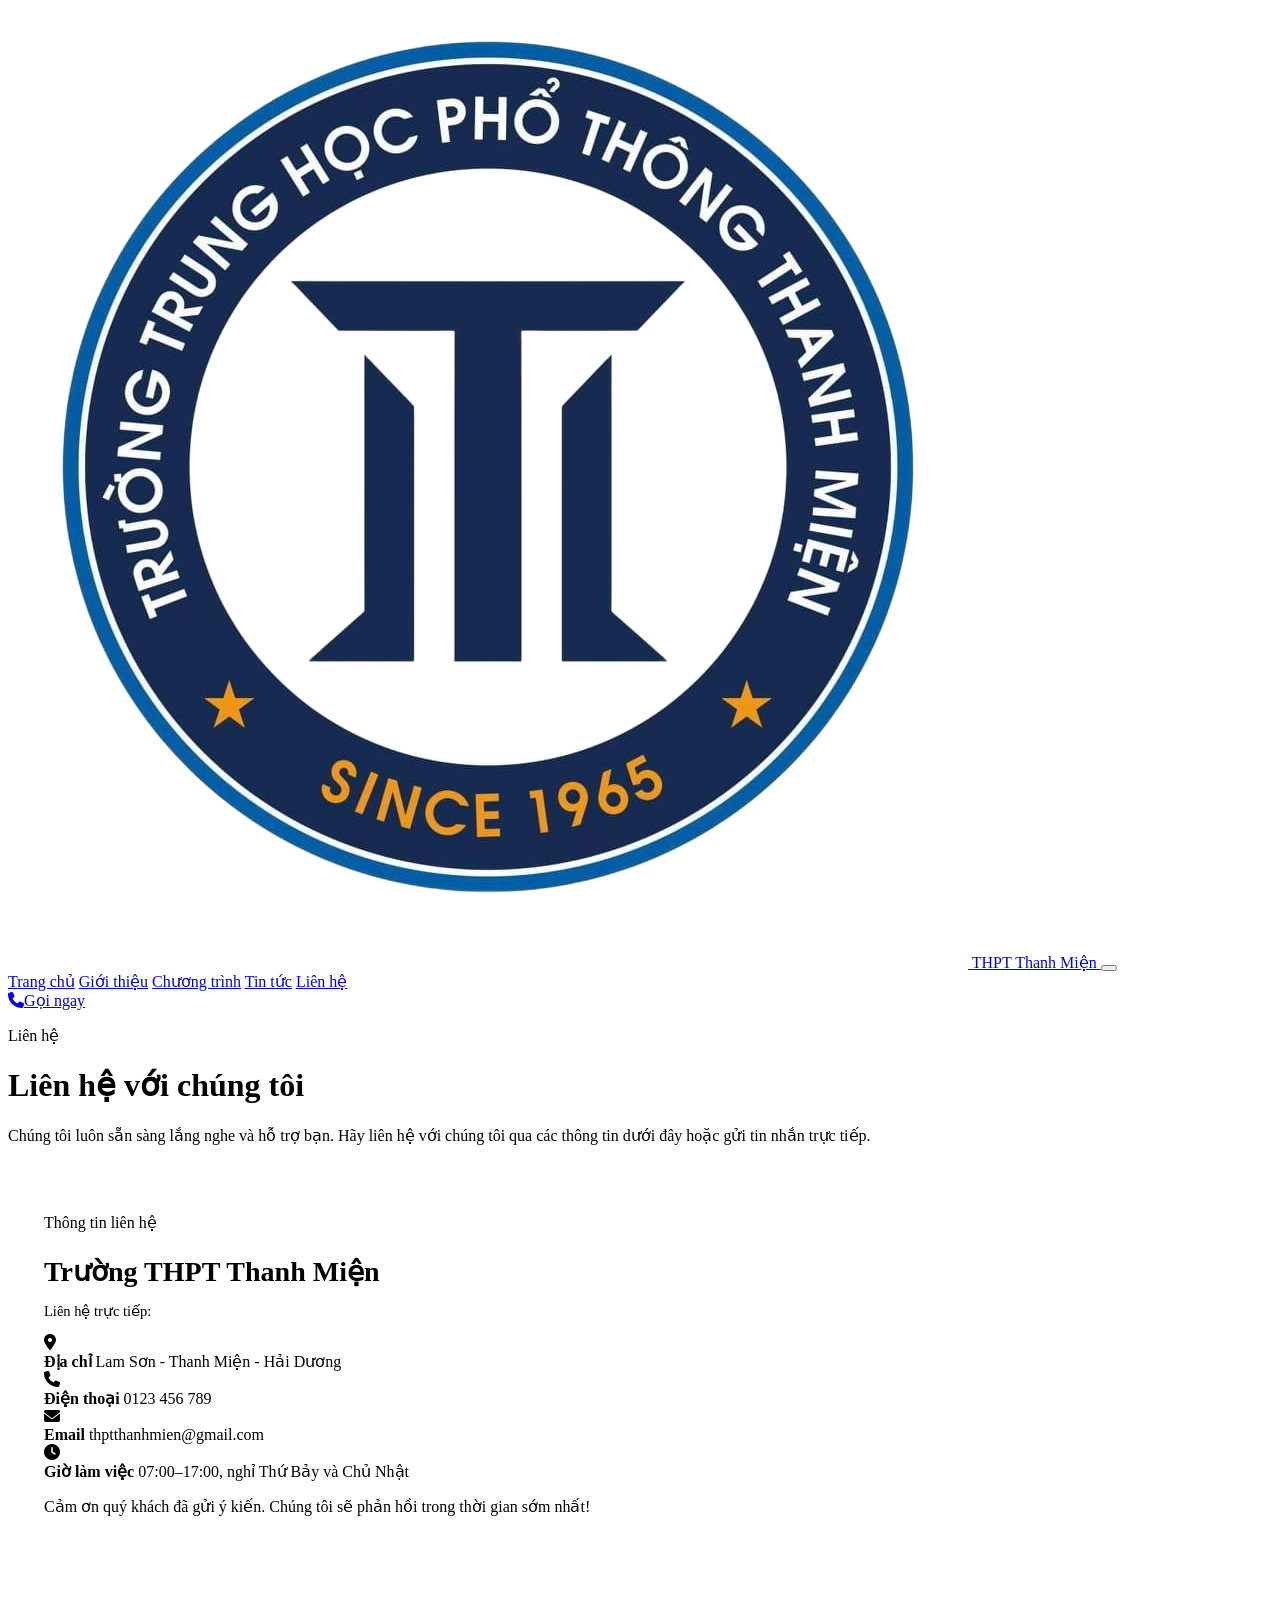
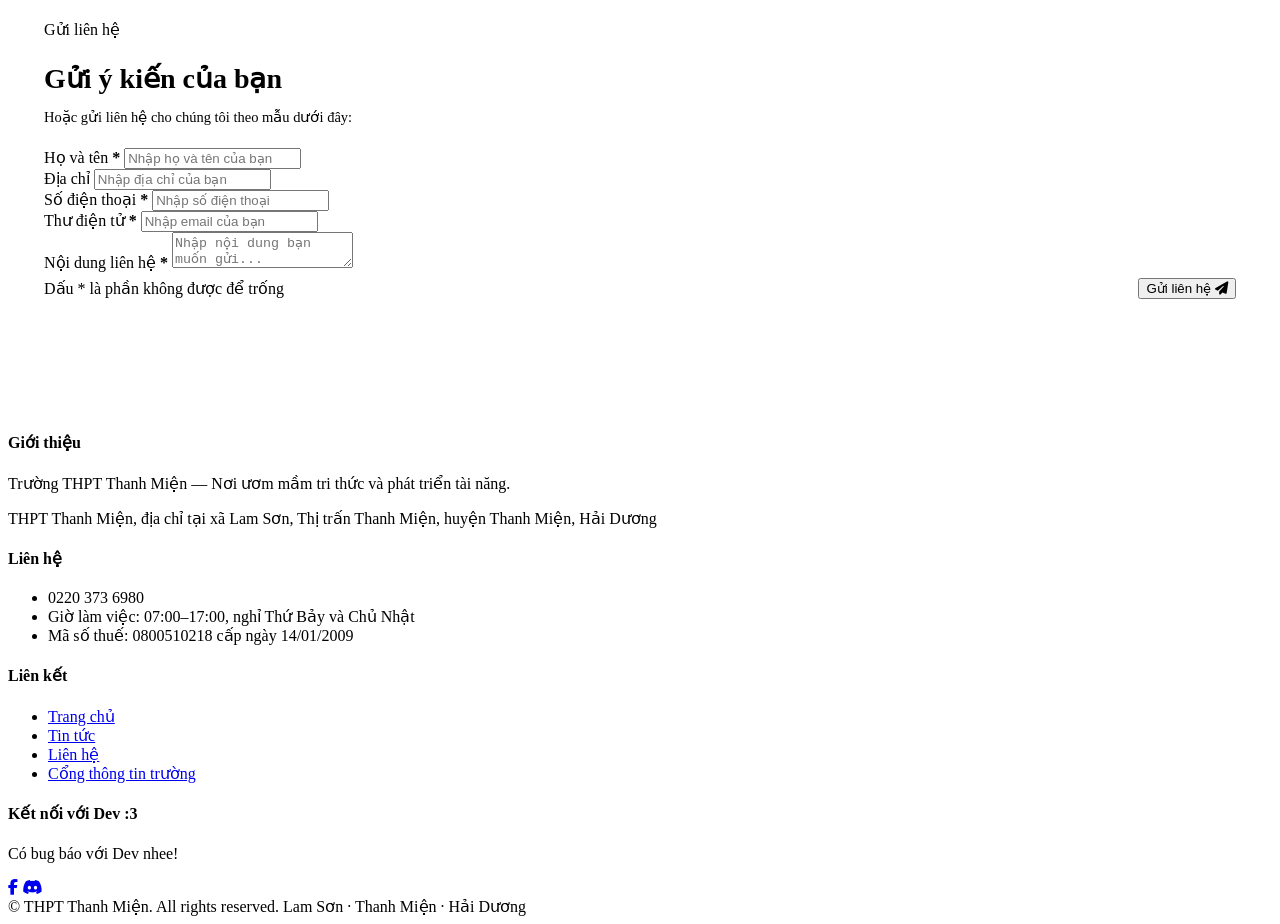
==== commit c31151c9: "idk lol" ====
--- a/contact.html
+++ b/contact.html
@@ -1,636 +1,181 @@
 <!DOCTYPE html>
 <html lang="vi">
 <head>
-    <meta charset="UTF-8">
-    <meta name="viewport" content="width=device-width, initial-scale=1.0">
-    <title>Liên hệ - THPT Thanh Miện</title>
-    <link href="https://cdnjs.cloudflare.com/ajax/libs/font-awesome/6.4.0/css/all.min.css" rel="stylesheet">
-    <link href="https://fonts.googleapis.com/css2?family=Inter:wght@300;400;500;600;700;800&display=swap" rel="stylesheet">
-    <style>
-        :root {
-            --primary-color: #2563eb;
-            --secondary-color: #1e40af;
-            --accent-color: #3b82f6;
-            --success-color: #10b981;
-            --warning-color: #f59e0b;
-            --danger-color: #ef4444;
-            --dark-color: #0f172a;
-            --light-color: #f8fafc;
-            --gray-50: #f9fafb;
-            --gray-100: #f3f4f6;
-            --gray-200: #e5e7eb;
-            --gray-300: #d1d5db;
-            --gray-400: #9ca3af;
-            --gray-500: #6b7280;
-            --gray-600: #4b5563;
-            --gray-700: #374151;
-            --gray-800: #1f2937;
-            --gray-900: #111827;
-            --text-primary: #0f172a;
-            --text-secondary: #475569;
-            --text-muted: #64748b;
-            --border-color: #e2e8f0;
-            --shadow-sm: 0 1px 2px 0 rgb(0 0 0 / 0.05);
-            --shadow: 0 1px 3px 0 rgb(0 0 0 / 0.1), 0 1px 2px -1px rgb(0 0 0 / 0.1);
-            --shadow-md: 0 4px 6px -1px rgb(0 0 0 / 0.1), 0 2px 4px -2px rgb(0 0 0 / 0.1);
-            --shadow-lg: 0 10px 15px -3px rgb(0 0 0 / 0.1), 0 4px 6px -4px rgb(0 0 0 / 0.1);
-            --shadow-xl: 0 20px 25px -5px rgb(0 0 0 / 0.1), 0 8px 10px -6px rgb(0 0 0 / 0.1);
-            --gradient-primary: linear-gradient(135deg, #667eea 0%, #764ba2 100%);
-            --gradient-accent: linear-gradient(135deg, #2563eb 0%, #3b82f6 100%);
-            --gradient-surface: linear-gradient(135deg, #f8fafc 0%, #e2e8f0 100%);
-        }
+<meta charset="UTF-8">
+<meta name="viewport" content="width=device-width, initial-scale=1.0">
+<title>Liên hệ - THPT Thanh Miện</title>
+<meta name="description" content="Liên hệ với Trường THPT Thanh Miện: địa chỉ, điện thoại, thư điện tử và biểu mẫu gửi ý kiến.">
+<link rel="icon" href="img/logo.png">
+<link href="https://cdnjs.cloudflare.com/ajax/libs/font-awesome/6.4.0/css/all.min.css" rel="stylesheet">
+<link rel="preconnect" href="https://fonts.googleapis.com">
+<link rel="preconnect" href="https://fonts.gstatic.com" crossorigin>
+<link href="https://fonts.googleapis.com/css2?family=Be+Vietnam+Pro:wght@600;700;800&family=Inter:wght@400;500;600;700&family=JetBrains+Mono:wght@400;500;700&display=swap" rel="stylesheet">
+<link rel="stylesheet" href="assets/liquid-glass.css">
+<link rel="stylesheet" href="assets/glass-ui.css">
+<link rel="stylesheet" href="assets/motion.css">
+<script>document.documentElement.classList.add('js-reveal');</script>
+</head>
 
-        * {
-            margin: 0;
-            padding: 0;
-            box-sizing: border-box;
-        }
+<body>
 
-        body {
-            font-family: 'Inter', -apple-system, BlinkMacSystemFont, 'Segoe UI', Roboto, sans-serif;
-            line-height: 1.6;
-            color: var(--text-primary);
-            background-color: var(--gray-50);
-            scroll-behavior: smooth;
-        }
+<div class="ground" aria-hidden="true">
+  <div class="g-photo"></div>
+  <div class="g-aurora"><i></i><i></i><i></i><i></i></div>
+  <div class="g-grid"></div>
+  <div class="g-veil"></div>
+</div>
 
-        .navbar {
-            position: fixed;
-            top: 0;
-            width: 100%;
-            background: rgba(255, 255, 255, 0.95);
-            backdrop-filter: blur(20px);
-            -webkit-backdrop-filter: blur(20px);
-            z-index: 1000;
-            padding: 0.75rem 0;
-            box-shadow: var(--shadow-lg);
-            border-bottom: 1px solid rgba(255, 255, 255, 0.2);
-        }
+<nav class="nav" data-glass data-glass-dense data-glass-bevel="14" data-glass-static aria-label="Điều hướng chính">
+  <a class="brand" href="index.html">
+    <img src="img/logo.png" alt="Logo Trường THPT Thanh Miện">
+    <span>THPT Thanh Miện</span>
+  </a>
+  <button class="burger" type="button" aria-label="Mở menu" aria-expanded="false"><span></span></button>
+  <div class="nav-links">
+    <a href="index.html">Trang chủ</a>
+    <a href="index.html#gioi-thieu">Giới thiệu</a>
+    <a href="index.html#chuong-trinh">Chương trình</a>
+    <a href="news.html">Tin tức</a>
+    <a href="contact.html">Liên hệ</a>
+  </div>
+  <a class="nav-cta" href="tel:02203736980"><i class="fas fa-phone"></i><span>Gọi ngay</span></a>
+</nav>
 
-        .nav-container {
-            max-width: 1280px;
-            margin: 0 auto;
-            display: flex;
-            justify-content: space-between;
-            align-items: center;
-            padding: 0 2rem;
-        }
+<main>
 
-        .logo {
-            font-size: 1.5rem;
-            font-weight: 700;
-            color: var(--primary-color);
-            display: flex;
-            align-items: center;
-            gap: 12px;
-            text-decoration: none;
-            transition: all 0.3s ease;
-        }
+  <header class="page-head wrap">
+    <p class="eyebrow">Liên hệ</p>
+    <h1>Liên hệ với chúng tôi</h1>
+    <p>Chúng tôi luôn sẵn sàng lắng nghe và hỗ trợ bạn. Hãy liên hệ với chúng tôi qua các thông tin dưới đây hoặc gửi tin nhắn trực tiếp.</p>
+  </header>
 
-        .logo i {
-            font-size: 2rem;
-            background: var(--gradient-accent);
-            -webkit-background-clip: text;
-            -webkit-text-fill-color: transparent;
-            background-clip: text;
-        }
+  <section class="wrap" style="padding-bottom:clamp(40px,6vw,80px)">
+    <div class="grid g-2" style="align-items:start">
 
-        .logo:hover {
-            transform: scale(1.05);
-        }
+      <!-- Thông tin -->
+      <div class="contact-pane rise" data-glass data-glass-bevel="20" style="padding:clamp(24px,3vw,36px);border-radius:var(--r-lg)">
+        <p class="eyebrow">Thông tin liên hệ</p>
+        <h2 style="font-size:clamp(22px,2.6vw,28px);margin-bottom:6px">Trường THPT Thanh Miện</h2>
+        <p style="color:var(--ink-2);font-size:14.5px;margin-bottom:14px">Liên hệ trực tiếp:</p>
 
-        .nav-menu {
-            display: flex;
-            list-style: none;
-            gap: 2.5rem;
-            align-items: center;
-        }
-
-        .nav-link {
-            text-decoration: none;
-            color: var(--text-primary);
-            font-weight: 500;
-            font-size: 0.95rem;
-            position: relative;
-            padding: 0.5rem 0;
-            transition: all 0.3s cubic-bezier(0.4, 0, 0.2, 1);
-        }
-
-        .nav-link:hover, .nav-link.active {
-            color: var(--primary-color);
-        }
-
-        .nav-link::before {
-            content: '';
-            position: absolute;
-            width: 0;
-            height: 2px;
-            bottom: 0;
-            left: 50%;
-            background: var(--gradient-accent);
-            transition: all 0.3s cubic-bezier(0.4, 0, 0.2, 1);
-            border-radius: 1px;
-        }
-
-        .nav-link:hover::before, .nav-link.active::before {
-            width: 100%;
-            left: 0;
-        }
-
-        .mobile-menu-btn {
-            display: none;
-            background: none;
-            border: none;
-            font-size: 1.5rem;
-            color: var(--text-primary);
-            cursor: pointer;
-            padding: 0.5rem;
-            border-radius: 8px;
-            transition: background-color 0.3s ease;
-        }
-
-        .mobile-menu-btn:hover {
-            background-color: var(--gray-100);
-        }
-
-        .main-content {
-            padding-top: 100px;
-            min-height: 100vh;
-            max-width: 1280px;
-            margin: 0 auto;
-            padding-left: 2rem;
-            padding-right: 2rem;
-            padding-bottom: 4rem;
-        }
-
-        .page-header {
-            text-align: center;
-            margin-bottom: 4rem;
-            padding: 2rem 0;
-        }
-
-        .page-title {
-            font-size: clamp(2rem, 4vw, 3rem);
-            font-weight: 800;
-            color: var(--text-primary);
-            margin-bottom: 1rem;
-            letter-spacing: -0.02em;
-        }
-
-        .page-subtitle {
-            font-size: 1.2rem;
-            color: var(--text-secondary);
-            max-width: 600px;
-            margin: 0 auto;
-        }
-
-        .contact-container {
-            display: grid;
-            grid-template-columns: 1fr 1.2fr;
-            gap: 3rem;
-            align-items: flex-start;
-        }
-
-        .contact-info {
-            background: white;
-            border-radius: 20px;
-            padding: 2.5rem;
-            box-shadow: var(--shadow-lg);
-            border: 1px solid var(--border-color);
-            height: fit-content;
-        }
-
-        .contact-info h3 {
-            font-size: 1.5rem;
-            font-weight: 700;
-            color: var(--primary-color);
-            margin-bottom: 0.5rem;
-            display: flex;
-            align-items: center;
-            gap: 0.5rem;
-        }
-
-        .contact-info .subtitle {
-            color: var(--text-muted);
-            font-size: 0.95rem;
-            margin-bottom: 2rem;
-            font-style: italic;
-        }
-
-        .school-name {
-            font-size: 1.75rem;
-            font-weight: 800;
-            color: var(--text-primary);
-            margin-bottom: 2rem;
-            text-align: center;
-            padding-bottom: 1rem;
-            border-bottom: 2px solid var(--border-color);
-        }
-
-        .contact-item {
-            display: flex;
-            align-items: flex-start;
-            gap: 1rem;
-            margin-bottom: 1.5rem;
-            padding: 1rem;
-            background: var(--gray-50);
-            border-radius: 12px;
-            border: 1px solid var(--border-color);
-            transition: all 0.3s ease;
-        }
-
-        .contact-item:hover {
-            background: white;
-            box-shadow: var(--shadow-md);
-            transform: translateY(-2px);
-        }
-
-        .contact-icon {
-            width: 40px;
-            height: 40px;
-            background: var(--gradient-accent);
-            border-radius: 10px;
-            display: flex;
-            align-items: center;
-            justify-content: center;
-            color: white;
-            font-size: 1.1rem;
-            flex-shrink: 0;
-        }
-
-        .contact-details {
-            flex: 1;
-        }
-
-        .contact-label {
-            font-weight: 600;
-            color: var(--text-primary);
-            margin-bottom: 0.25rem;
-            font-size: 0.95rem;
-        }
-
-        .contact-value {
-            color: var(--text-secondary);
-            font-size: 0.9rem;
-            line-height: 1.5;
-        }
-
-        .notice-box {
-            background: linear-gradient(135deg, #e0f2fe 0%, #f0f9ff 100%);
-            border: 1px solid #0284c7;
-            border-radius: 12px;
-            padding: 1.5rem;
-            margin-top: 2rem;
-            position: relative;
-            overflow: hidden;
-        }
-
-        .notice-box::before {
-            content: '';
-            position: absolute;
-            top: 0;
-            left: 0;
-            right: 0;
-            height: 3px;
-            background: var(--gradient-accent);
-        }
-
-        .notice-box p {
-            color: #0c4a6e;
-            font-style: italic;
-            margin: 0;
-            text-align: center;
-            font-size: 0.95rem;
-        }
-
-        .contact-form {
-            background: white;
-            border-radius: 20px;
-            padding: 2.5rem;
-            box-shadow: var(--shadow-lg);
-            border: 1px solid var(--border-color);
-        }
-
-        .form-title {
-            font-size: 1.5rem;
-            font-weight: 700;
-            color: var(--primary-color);
-            margin-bottom: 0.5rem;
-        }
-
-        .form-subtitle {
-            color: var(--text-muted);
-            font-size: 0.95rem;
-            margin-bottom: 2rem;
-        }
-
-        .form-group {
-            margin-bottom: 1.5rem;
-        }
-
-        .form-label {
-            display: block;
-            font-weight: 600;
-            color: var(--text-primary);
-            margin-bottom: 0.5rem;
-            font-size: 0.95rem;
-        }
-
-        .required {
-            color: var(--danger-color);
-        }
-
-        .form-input, .form-textarea {
-            width: 100%;
-            padding: 0.875rem 1rem;
-            border: 1px solid var(--border-color);
-            border-radius: 8px;
-            font-size: 0.95rem;
-            transition: all 0.3s ease;
-            background: var(--gray-50);
-        }
-
-        .form-input:focus, .form-textarea:focus {
-            outline: none;
-            border-color: var(--primary-color);
-            box-shadow: 0 0 0 3px rgba(37, 99, 235, 0.1);
-            background: white;
-        }
-
-        .form-textarea {
-            resize: vertical;
-            min-height: 120px;
-            font-family: inherit;
-        }
-
-        .form-note {
-            font-size: 0.85rem;
-            color: var(--text-muted);
-            margin-top: 0.5rem;
-            font-style: italic;
-        }
-
-        .submit-btn {
-            background: var(--gradient-accent);
-            color: white;
-            border: none;
-            padding: 0.875rem 2rem;
-            border-radius: 8px;
-            font-size: 0.95rem;
-            font-weight: 600;
-            cursor: pointer;
-            transition: all 0.3s ease;
-            display: flex;
-            align-items: center;
-            gap: 0.5rem;
-            margin-left: auto;
-        }
-
-        .submit-btn:hover {
-            transform: translateY(-2px);
-            box-shadow: var(--shadow-lg);
-        }
-
-        .submit-btn:active {
-            transform: translateY(0);
-        }
-
-        @media (max-width: 768px) {
-            .mobile-menu-btn {
-                display: block;
-            }
-
-            .nav-menu {
-                display: none;
-                position: absolute;
-                top: 100%;
-                left: 0;
-                width: 100%;
-                background: white;
-                flex-direction: column;
-                padding: 2rem;
-                box-shadow: var(--shadow-xl);
-                border-radius: 0 0 20px 20px;
-                gap: 1rem;
-            }
-
-            .nav-menu.active {
-                display: flex;
-            }
-
-            .main-content {
-                padding-left: 1rem;
-                padding-right: 1rem;
-            }
-
-            .contact-container {
-                grid-template-columns: 1fr;
-                gap: 2rem;
-            }
-
-            .contact-info, .contact-form {
-                padding: 2rem 1.5rem;
-            }
-
-            .contact-item {
-                flex-direction: column;
-                text-align: center;
-                gap: 0.75rem;
-            }
-
-            .contact-icon {
-                align-self: center;
-            }
-        }
-
-        .fade-in {
-            opacity: 0;
-            transform: translateY(40px);
-            transition: all 0.8s cubic-bezier(0.4, 0, 0.2, 1);
-        }
-
-        .fade-in.visible {
-            opacity: 1;
-            transform: translateY(0);
-        }
-    </style>
-    <link rel="icon" type="image" href="img/logo.png">
-</head>
-<body>
-        <nav class="navbar" id="navbar">
-        <div class="nav-container">
-            <a href="index.html" class="logo">
-                <i class="fas fa-graduation-cap"></i>
-                THPT Thanh Miện
-            </a>
-            <ul class="nav-menu" id="nav-menu">
-                <li><a href="index.html" class="nav-link">Trang chủ</a></li>
-                <li><a href="index.html#about" class="nav-link">Giới thiệu</a></li>
-                <li><a href="index.html#programs" class="nav-link">Chương trình</a></li>
-                <li><a href="news.html" class="nav-link">Tin tức</a></li>
-                <li><a href="contact.html" class="nav-link active">Liên hệ</a></li>
-            </ul>
-            <button class="mobile-menu-btn" id="mobile-menu-btn">
-                <i class="fas fa-bars"></i>
-            </button>
-        </div>
-    </nav>
-
-    <main class="main-content">
-        <div class="page-header fade-in">
-            <h1 class="page-title">Liên hệ với chúng tôi</h1>
-            <p class="page-subtitle">Chúng tôi luôn sẵn sàng lắng nghe và hỗ trợ bạn. Hãy liên hệ với chúng tôi qua các thông tin dưới đây hoặc gửi tin nhắn trực tiếp.</p>
+        <div class="contact-row">
+          <i class="i-sky"><i class="fas fa-location-dot"></i></i>
+          <div>
+            <b>Địa chỉ</b>
+            <span>Lam Sơn - Thanh Miện - Hải Dương</span>
+          </div>
         </div>
 
-        <div class="contact-container fade-in">
-            <div class="contact-info">
-                <h3>
-                    <i class="fas fa-info-circle"></i>
-                    Thông tin liên hệ
-                </h3>
-                <p class="subtitle">Liên hệ trực tiếp:</p>
-                
-                <div class="school-name">Trường THPT Thanh Miện</div>
+        <div class="contact-row">
+          <i class="i-aqua"><i class="fas fa-phone"></i></i>
+          <div>
+            <b>Điện thoại</b>
+            <span>0123 456 789</span>
+          </div>
+        </div>
 
-                <div class="contact-item">
-                    <div class="contact-icon">
-                        <i class="fas fa-map-marker-alt"></i>
-                    </div>
-                    <div class="contact-details">
-                        <div class="contact-label">Địa chỉ:</div>
-                        <div class="contact-value">Lam Sơn - Thanh Miện - Hải Dương</div>
-                    </div>
-                </div>
+        <div class="contact-row">
+          <i class="i-leaf"><i class="fas fa-envelope"></i></i>
+          <div>
+            <b>Email</b>
+            <span>thptthanhmien@gmail.com</span>
+          </div>
+        </div>
 
-                <div class="contact-item">
-                    <div class="contact-icon">
-                        <i class="fas fa-phone"></i>
-                    </div>
-                    <div class="contact-details">
-                        <div class="contact-label">Điện thoại:</div>
-                        <div class="contact-value">0123 456 789</div>
-                    </div>
-                </div>
+        <div class="contact-row">
+          <i class="i-ochre"><i class="fas fa-clock"></i></i>
+          <div>
+            <b>Giờ làm việc</b>
+            <span>07:00–17:00, nghỉ Thứ Bảy và Chủ Nhật</span>
+          </div>
+        </div>
 
-                <div class="contact-item">
-                    <div class="contact-icon">
-                        <i class="fas fa-envelope"></i>
-                    </div>
-                    <div class="contact-details">
-                        <div class="contact-label">Email:</div>
-                        <div class="contact-value">thptthanhmien@gmail.com</div>
-                    </div>
-                </div>
+        <p class="notice">Cảm ơn quý khách đã gửi ý kiến. Chúng tôi sẽ phản hồi trong thời gian sớm nhất!</p>
+      </div>
 
-                <div class="notice-box">
-                    <p>Cảm ơn quý khách đã gửi ý kiến. Chúng tôi sẽ phản hồi trong thời gian sớm nhất!</p>
-                </div>
-            </div>
+      <!-- Biểu mẫu -->
+      <div class="contact-pane rise" data-glass data-glass-bevel="20" style="padding:clamp(24px,3vw,36px);border-radius:var(--r-lg)">
+        <p class="eyebrow">Gửi liên hệ</p>
+        <h2 style="font-size:clamp(22px,2.6vw,28px);margin-bottom:6px">Gửi ý kiến của bạn</h2>
+        <p style="color:var(--ink-2);font-size:14.5px;margin-bottom:22px">Hoặc gửi liên hệ cho chúng tôi theo mẫu dưới đây:</p>
 
-            <div class="contact-form">
-                <h3 class="form-title">
-                    <i class="fas fa-paper-plane"></i>
-                    Gửi liên hệ
-                </h3>
-                <p class="form-subtitle">Hoặc gửi liên hệ cho chúng tôi theo mẫu dưới đây:</p>
+        <p class="notice" id="formSays" hidden></p>
 
-                <form id="contactForm">
-                    <div class="form-group">
-                        <label for="fullName" class="form-label">Họ và tên <span class="required">*</span></label>
-                        <input type="text" id="fullName" name="fullName" class="form-input" placeholder="Nhập họ và tên của bạn" required>
-                    </div>
+        <form id="contactForm" novalidate>
+          <div class="field">
+            <label for="fullName">Họ và tên <b>*</b></label>
+            <input id="fullName" name="fullName" type="text" placeholder="Nhập họ và tên của bạn" required>
+          </div>
+          <div class="field">
+            <label for="address">Địa chỉ</label>
+            <input id="address" name="address" type="text" placeholder="Nhập địa chỉ của bạn">
+          </div>
+          <div class="field">
+            <label for="phone">Số điện thoại <b>*</b></label>
+            <input id="phone" name="phone" type="tel" placeholder="Nhập số điện thoại" required>
+          </div>
+          <div class="field">
+            <label for="email">Thư điện tử <b>*</b></label>
+            <input id="email" name="email" type="email" placeholder="Nhập email của bạn" required>
+          </div>
+          <div class="field">
+            <label for="message">Nội dung liên hệ <b>*</b></label>
+            <textarea id="message" name="message" placeholder="Nhập nội dung bạn muốn gửi..." required></textarea>
+          </div>
 
-                    <div class="form-group">
-                        <label for="address" class="form-label">Địa chỉ</label>
-                        <input type="text" id="address" name="address" class="form-input" placeholder="Nhập địa chỉ của bạn">
-                    </div>
+          <div style="display:flex;flex-wrap:wrap;gap:14px;align-items:center;justify-content:space-between;margin-top:6px">
+            <span class="form-note">Dấu * là phần không được để trống</span>
+            <button class="btn btn-solid" type="submit">Gửi liên hệ <i class="fas fa-paper-plane"></i></button>
+          </div>
+        </form>
+      </div>
 
-                    <div class="form-group">
-                        <label for="phone" class="form-label">Số điện thoại <span class="required">*</span></label>
-                        <input type="tel" id="phone" name="phone" class="form-input" placeholder="Nhập số điện thoại" required>
-                    </div>
+    </div>
+  </section>
 
-                    <div class="form-group">
-                        <label for="email" class="form-label">Thư điện tử <span class="required">*</span></label>
-                        <input type="email" id="email" name="email" class="form-input" placeholder="Nhập email của bạn" required>
-                    </div>
+</main>
 
-                    <div class="form-group">
-                        <label for="message" class="form-label">Nội dung liên hệ <span class="required">*</span></label>
-                        <textarea id="message" name="message" class="form-textarea" placeholder="Nhập nội dung bạn muốn gửi..." required></textarea>
-                    </div>
+<footer class="foot wrap">
+  <div class="foot-inner" data-glass data-glass-bevel="22" data-glass-static>
+    <div>
+      <h4>Giới thiệu</h4>
+      <p>Trường THPT Thanh Miện — Nơi ươm mầm tri thức và phát triển tài năng.</p>
+      <p>THPT Thanh Miện, địa chỉ tại xã Lam Sơn, Thị trấn Thanh Miện, huyện Thanh Miện, Hải Dương</p>
+    </div>
+    <div>
+      <h4>Liên hệ</h4>
+      <ul>
+        <li>0220 373 6980</li>
+        <li>Giờ làm việc: 07:00–17:00, nghỉ Thứ Bảy và Chủ Nhật</li>
+        <li>Mã số thuế: 0800510218 cấp ngày 14/01/2009</li>
+      </ul>
+    </div>
+    <div>
+      <h4>Liên kết</h4>
+      <ul>
+        <li><a href="index.html">Trang chủ</a></li>
+        <li><a href="news.html">Tin tức</a></li>
+        <li><a href="contact.html">Liên hệ</a></li>
+        <li><a href="http://thptthanhmiện.haiduong.edu.vn/" target="_blank" rel="noopener">Cổng thông tin trường</a></li>
+      </ul>
+    </div>
+    <div>
+      <h4>Kết nối với Dev :3</h4>
+      <p>Có bug báo với Dev nhee!</p>
+      <div class="socials">
+        <a href="https://www.facebook.com/ann.thaii.70909/" target="_blank" rel="noopener" aria-label="Facebook"><i class="fab fa-facebook-f"></i></a>
+        <a href="https://discord.com/users/1145640924634947707" target="_blank" rel="noopener" aria-label="Discord"><i class="fab fa-discord"></i></a>
+      </div>
+    </div>
+    <div class="foot-bottom">
+      <span>© THPT Thanh Miện. All rights reserved.</span>
+      <span>Lam Sơn · Thanh Miện · Hải Dương</span>
+    </div>
+  </div>
+</footer>
 
-                    <div class="form-note">
-                        Dấu * là phần không được để trống
-                    </div>
-
-                    <button type="submit" class="submit-btn">
-                        <span>Gửi liên hệ</span>
-                        <i class="fas fa-paper-plane"></i>
-                    </button>
-                </form>
-            </div>
-        </div>
-    </main>
-
-    <script>
-        const mobileMenuBtn = document.getElementById('mobile-menu-btn');
-        const navMenu = document.getElementById('nav-menu');
-
-        mobileMenuBtn.addEventListener('click', () => {
-            navMenu.classList.toggle('active');
-        });
-
-        document.addEventListener('click', (e) => {
-            if (!navMenu.contains(e.target) && !mobileMenuBtn.contains(e.target)) {
-                navMenu.classList.remove('active');
-            }
-        });
-
-        const observer = new IntersectionObserver((entries) => {
-            entries.forEach(entry => {
-                if (entry.isIntersecting) {
-                    entry.target.classList.add('visible');
-                }
-            });
-        }, { threshold: 0.2 });
-
-        document.querySelectorAll('.fade-in').forEach((section) => {
-            observer.observe(section);
-        });
-
-        document.getElementById('contactForm').addEventListener('submit', function(e) {
-            e.preventDefault();
-            
-            const formData = new FormData(this);
-            const data = Object.fromEntries(formData);
-            
-            if (!data.fullName.trim() || !data.phone.trim() || !data.email.trim() || !data.message.trim()) {
-                alert('Vui lòng điền đầy đủ các trường bắt buộc!');
-                return;
-            }
-            
-            const emailRegex = /^[^\s@]+@[^\s@]+\.[^\s@]+$/;
-            if (!emailRegex.test(data.email)) {
-                alert('Vui lòng nhập email hợp lệ!');
-                return;
-            }
-            
-            const phoneRegex = /^[0-9]{10,11}$/;
-            if (!phoneRegex.test(data.phone.replace(/\s/g, ''))) {
-                alert('Vui lòng nhập số điện thoại hợp lệ!');
-                return;
-            }
-            
-            alert('Cảm ơn bạn đã gửi liên hệ! Chúng tôi sẽ phản hồi trong thời gian sớm nhất.');
-            
-            this.reset();
-        });
-
-        document.getElementById('message').addEventListener('input', function() {
-            this.style.height = 'auto';
-            this.style.height = (this.scrollHeight) + 'px';
-        });
-    </script>
+<script src="assets/liquid-glass.js" defer></script>
+<script src="assets/site.js" defer></script>
+<script src="assets/motion.js" defer></script>
 </body>
-</html>+</html>
